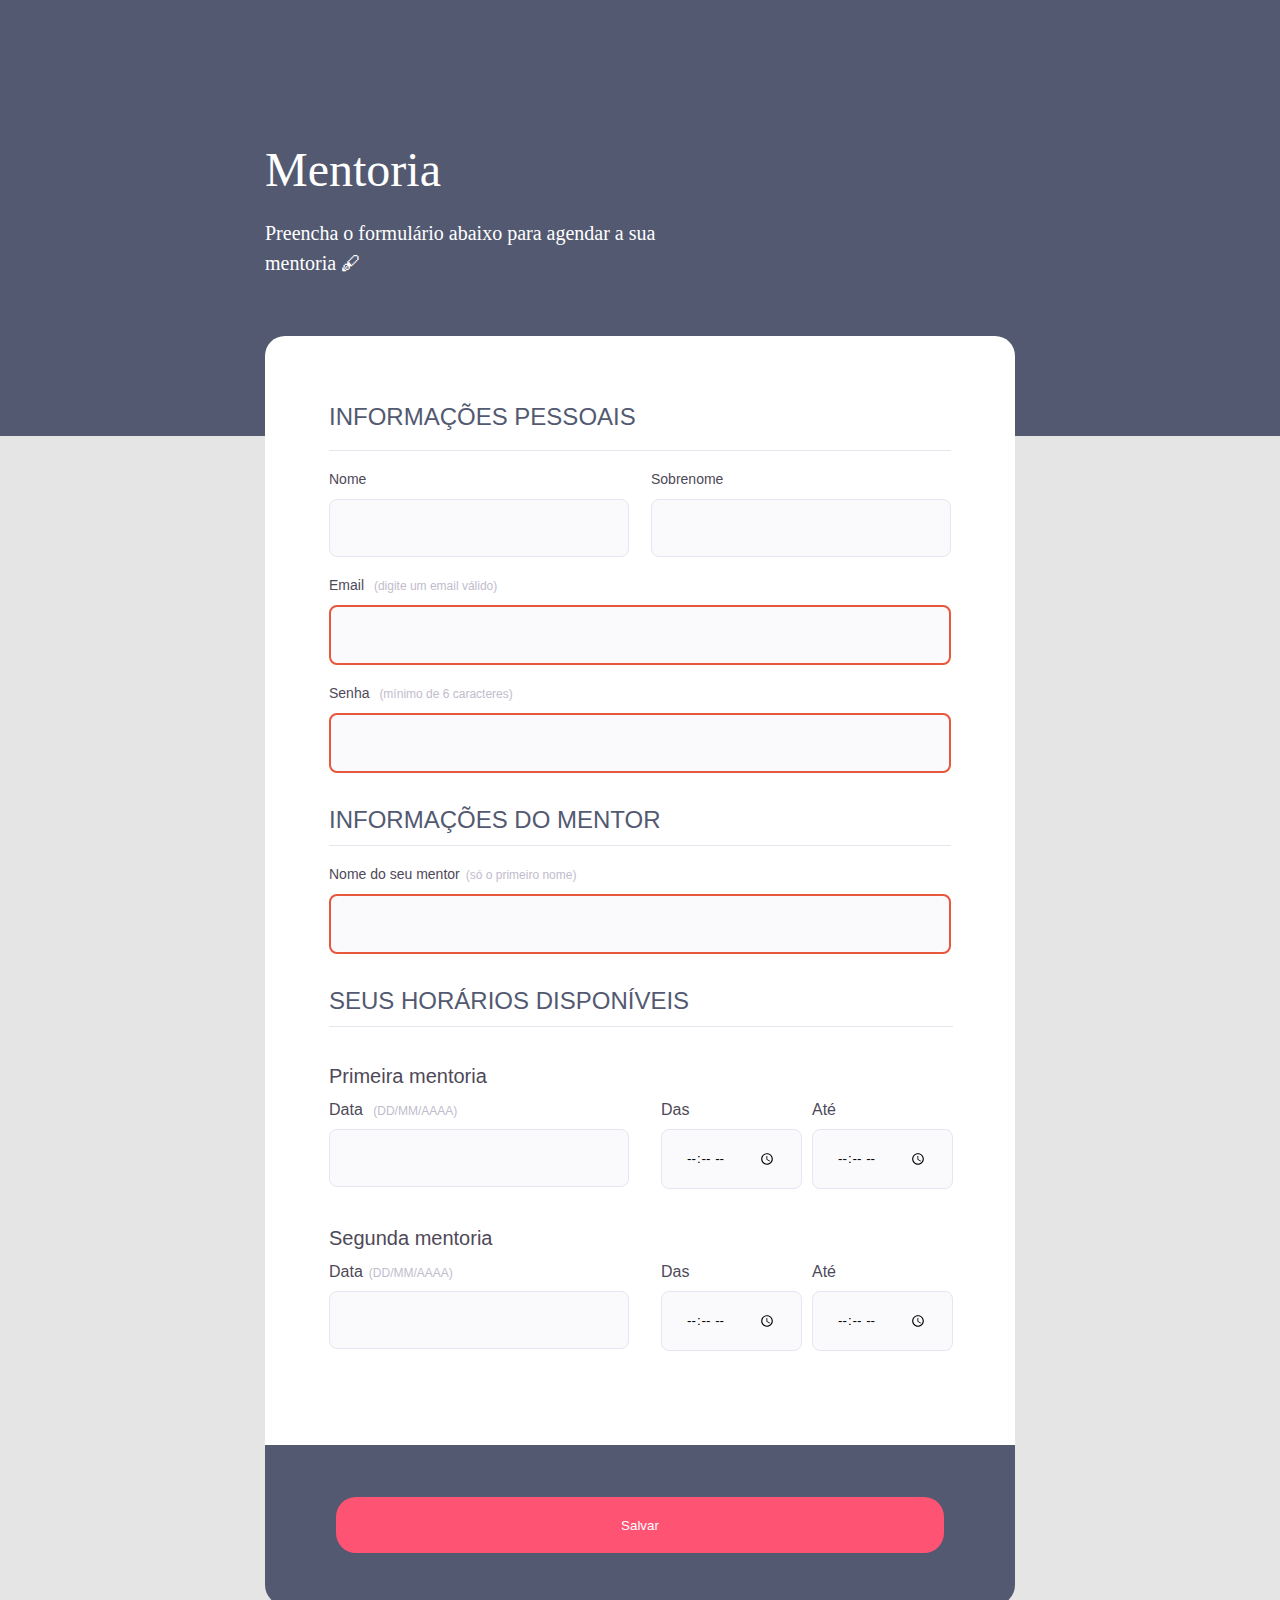
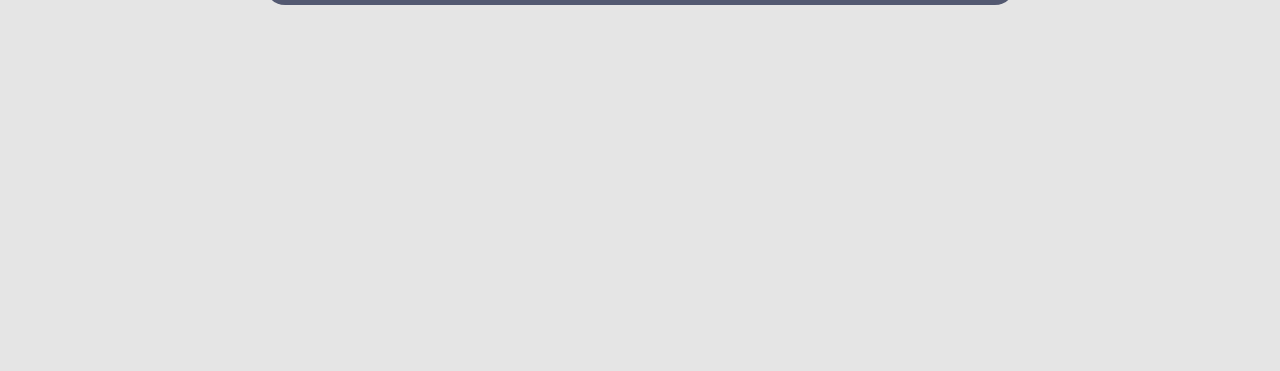
==== formulario-inter/index.html @ 5a4d7104 "Ajuste layout" ====
<!DOCTYPE html>
<html lang="pt-br">

<head>
  <meta charset="UTF-8">
  <meta http-equiv="X-UA-Compatible" content="IE=edge">
  <meta name="viewport" content="width=device-width, initial-scale=1.0">
  <title>Mentoria</title>
  <link rel="stylesheet" href="style.css">
</head>

<body>
  <div class="container">
    <header class="box-header">
      <h1>Mentoria</h1>
      <p class="paragraph">Preencha o formulário abaixo para agendar a sua mentoria 🖋</p>
    </header>
    <form id="my-form">
      <fieldset class="box-fieldset">
        
        <legend class="info">Informações pessoais</legend>

        <div class="data-box">

          <div class="flex">
            <label class="lab-dice" for="event-name">Nome</label>
            <input 
            type="text"
            for="event-name"
           
          >
            
          </div>

          <div class="flex">
            <label class="lab-dice" for="event-last">Sobrenome</label>
            <input type="text" id="event-last">
          </div>

        </div>
        <div class="box-data">
          <label class="lab-dice" for="event-email">Email <span class="details">(digite um email válido)</span></label>
          <input 
          type="email" 
          id="event-email"
          required
          >
          <label class="lab-dice" for="event-password">Senha <span class="details">(mínimo de 6 caracteres)</span></label>
          <input 
            type="password" 
            id="event-password" 
            required
            minlength="6">
        </div>
      </fieldset>
      <fieldset class="box-fieldset">
        <legend class="info space">Informações do mentor</legend>

        <div class="box-data">
          <label class="lab-dice" for="mentorship">Nome do seu mentor<span class="details">(só o primeiro nome)</span></label>
          <input
           type="text" 
           id="mentorship"
           required
          >
        </div>
      </fieldset>
      <fieldset  class="box-fieldset">
       <legend class="info space">Seus horários disponíveis</legend>  
       
       <p class="paragraph-sub">Primeira mentoria</p>
       
       <div class="box-time">
        <div class="box position">
          <label class="box-input  "for="event-date">Data <span class="details">(DD/MM/AAAA)</span></label>
          <input class="input-date"  type="text" id="event-date">
        </div>

        <div class="box-start">
          <label  class="box-input" for="event-begin">Das</label>
          <input type="time" id="event-begin">
        </div>

        <div class="box-start">
          <label class="box-input"  class="box-input"for="event-end">Até</label>
          <input  type="time" id="event-end">
        </div>
       </div>

       <p class="paragraph-sub">Segunda mentoria</p>
       <div class="box-time">
        <div class="box position">
          <label class="box-input " for="event-date-two">Data<span class="details">(DD/MM/AAAA)</span></label>
          <input type="text" id="event-date">
        </div>

        <div class="box-start">
          <label class="box-input"for="event-begin">Das</label>
          <input type="time" id="event-begin">
        </div>

        <div class="box-start ">
          <label class="box-input" for="event-end">Até</label>
          <input class="test" type="time" id="event-end">
        </div>
       </div>
      </fieldset>
    </form>

    <footer>
   
      <button 
        class="btn" 
        type="submit"
        value="Submit"
        form="my-form"
      >
        Salvar
      </button>
  
    </footer>

  </div>

</body>

</html>
---- formulario-inter/style.css ----
*{
  margin: 0;
  padding: 0;
  box-sizing: border-box;
}


body{
  background: #E5E5E5;
  font-family:'Poppins', sans-serif;
  font-weight: 400;
  color: #4E4958;
}

body::before{
  content: "";
  width: 100%;
  position: absolute;
  z-index: -1;
  height: 436px;
  top:0;
  left: 0;
  background: #535971;
}
.container{
  width: 750px;
  margin: auto;
}

.box-header{
 width:417px;
}

.box-header h1{
  font-family: 'Staatliches', cursive;
  font-weight: 400;
  font-size: 48px;
  line-height: 60px;
  color: #FFFFFF;

  margin:140px 0 18px;
}

.paragraph{
  font-family: 'Poppins';
  font-weight: 400;
  font-size: 20px;
  line-height: 30px;
  color: #FFFFFF;
}

.paragraph-sub{
  font-size: 20px;
  line-height: 34px;
  margin: 32px 0 8px;
}

form{
  width: 750px;
  background: #FFFFFF;
  margin-top: 58px;
  padding: 64px;

  border-radius: 20px 20px 0 0;
}

.details{
  font-size: 12px;
  line-height: 20px;
  color: #C1BCCC;
  margin-left: 6px;
}

.details:hover{
  color:#78747e;
}

.lab-dice{
  font-size: 14px;
  line-height: 24px;
  margin: 16px 0 8px;
}

.box-fieldset{
  border: none;
  margin: 0 0 30px;
}

.box-fieldset input{
  font-family:'Poppins', sans-serif;
  line-height:56px;
  border: 1px solid #E6E6F0;
  border-radius: 8px;
  background: #FAFAFC;
  width: 100%;

  padding: 0 24px;
  
}



.info{
  font-weight: 400;
  font-size: 24px;
  line-height: 34px;

  text-transform: uppercase;
  color: #535971;

  border-bottom: 1px solid #E6E6F0;
  width: 100%;
  padding-bottom: 16px;
}
.space{
  padding-bottom: 8px;
}
.data-box{
  display: flex;
  gap: 22px;

}

.flex {
  display:flex;
  flex-direction:column;
  width: 100%;
}

.box-data{
  display: flex;
  flex-direction:column;
}


.box-time{
  display: flex;
  gap: 10px;
}

.box{
  display:flex;
  flex-direction: column;
  min-width: 300px;
}
.position{
  margin-right: 22px;
}

.box-start{
  display: flex;
  flex-direction: column;
  width:100%;
  min-width:140px;
}
.box-input{
  height: 20px;
  margin: 0 0 8px;
}

footer{
  background:#535971;

  height: 160px;

  display: flex;
  flex-direction:column;
  justify-content: center;
  align-items: center;
  
  border-radius: 0 0 20px 20px;

  margin-bottom: 366px;
  
}

footer .btn{
  width: 608px;
  height: 56px;
  left: 416px;
  top: 1456.67px;

  border: none;
  background: #FF5374;
  border-radius: 20px;
  color: #ffff;
}

.btn:hover{
  background: #E7573B;
}

input:invalid {
  border: 2px solid #E7573B;
}
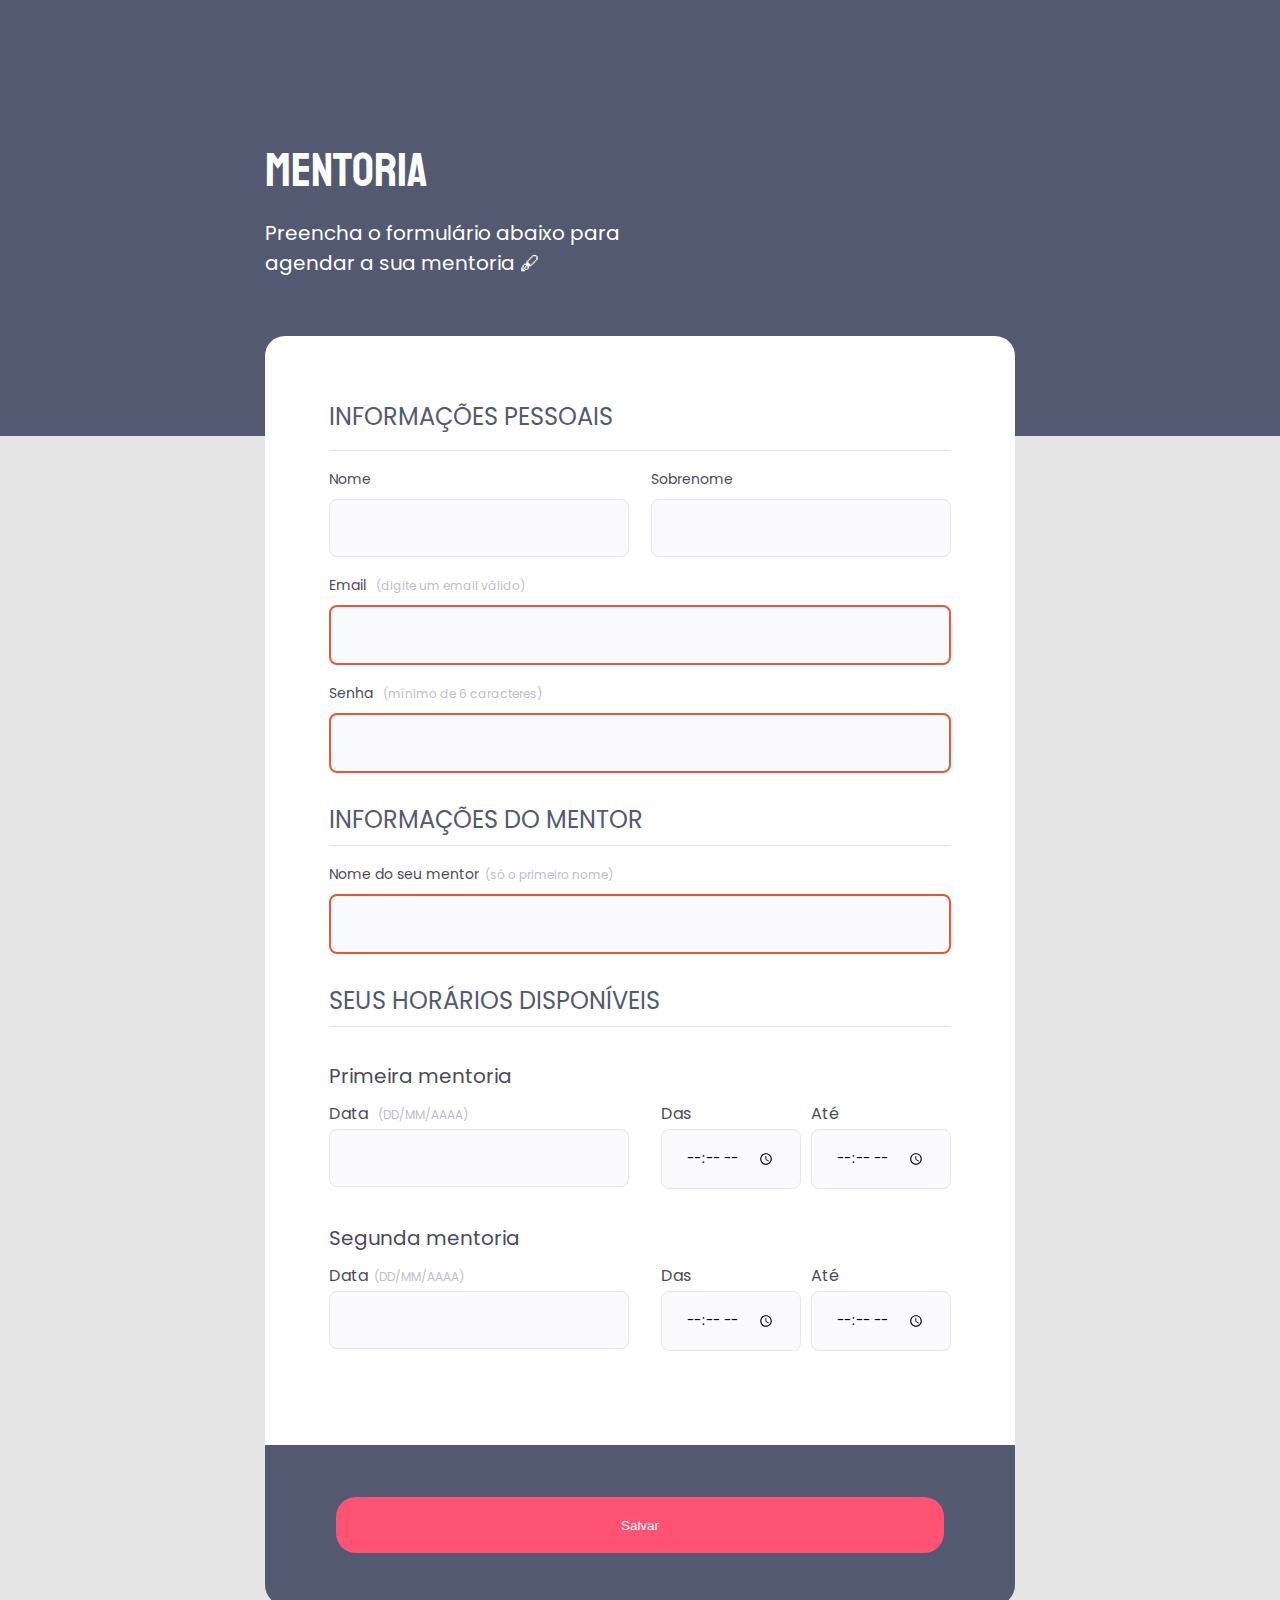
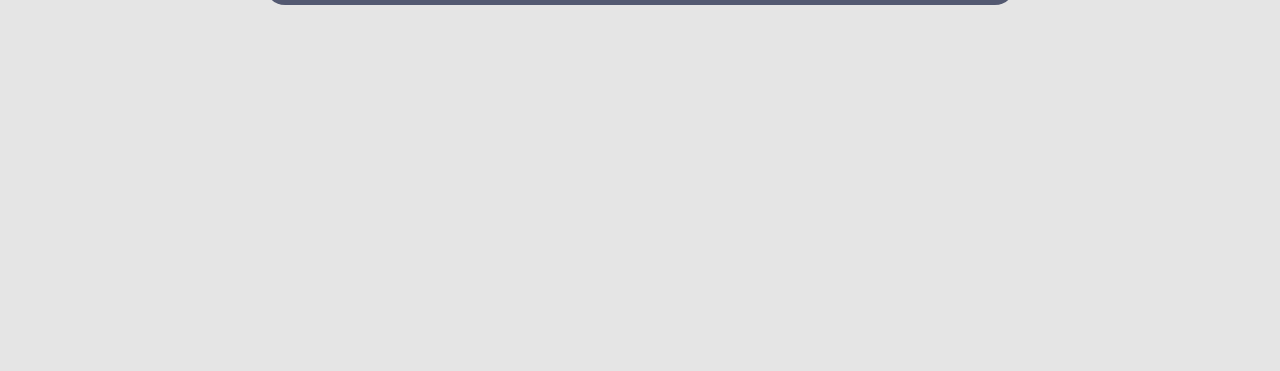
==== commit 10906d0b: "Ajuste no formulario" ====
--- a/formulario-inter/index.html
+++ b/formulario-inter/index.html
@@ -2,11 +2,14 @@
 <html lang="pt-br">
 
 <head>
+  <link rel="preconnect" href="https://fonts.googleapis.com" />
+  <link rel="preconnect" href="https://fonts.gstatic.com" crossorigin />
   <meta charset="UTF-8">
   <meta http-equiv="X-UA-Compatible" content="IE=edge">
   <meta name="viewport" content="width=device-width, initial-scale=1.0">
   <title>Mentoria</title>
   <link rel="stylesheet" href="style.css">
+  <link href="https://fonts.googleapis.com/css2?family=Poppins&family=Staatliches&display=swap" rel="stylesheet" />
 </head>
 
 <body>
@@ -91,17 +94,17 @@
        <div class="box-time">
         <div class="box position">
           <label class="box-input " for="event-date-two">Data<span class="details">(DD/MM/AAAA)</span></label>
-          <input type="text" id="event-date">
+          <input type="text" id="event-date-two">
         </div>
 
         <div class="box-start">
-          <label class="box-input"for="event-begin">Das</label>
-          <input type="time" id="event-begin">
+          <label class="box-input"for="event-begin-two">Das</label>
+          <input type="time" id="event-begin-two">
         </div>
 
         <div class="box-start ">
-          <label class="box-input" for="event-end">Até</label>
-          <input class="test" type="time" id="event-end">
+          <label class="box-input" for="event-end-two">Até</label>
+          <input class="test" type="time" id="event-end-two">
         </div>
        </div>
       </fieldset>
